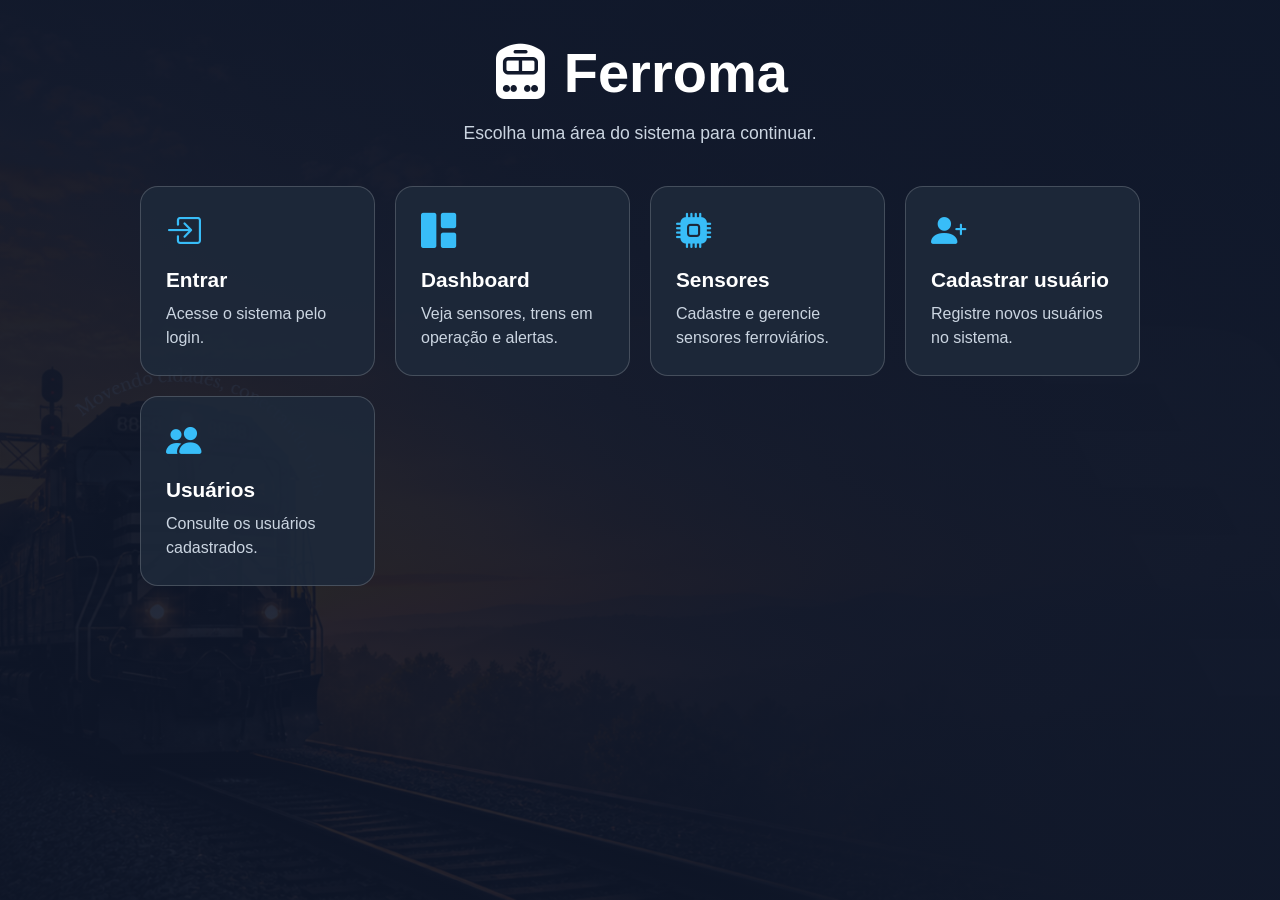
==== index.html @ 848494fb "add - alterações necessarias" ====
<!DOCTYPE html>
<html lang="pt-BR">
<head>
    <meta charset="UTF-8">
    <meta name="viewport" content="width=device-width, initial-scale=1.0">
    <title>Ferroma | Acesso ao sistema</title>
    <link rel="stylesheet" href="https://cdn.jsdelivr.net/npm/bootstrap-icons@1.11.3/font/bootstrap-icons.min.css">
    <style>
        * { box-sizing: border-box; }
        body { min-height: 100vh; margin: 0; padding: 40px 20px; font-family: Arial, sans-serif; color: #fff; background: linear-gradient(rgba(15, 23, 42, .9), rgba(15, 23, 42, .9)), url("assets/Situação de aprendizagem.png") center / cover; }
        main { max-width: 1000px; margin: 0 auto; }
        header { text-align: center; margin-bottom: 42px; }
        h1 { margin: 0; font-size: clamp(2rem, 5vw, 3.5rem); }
        header p { color: #cbd5e1; font-size: 1.1rem; }
        .atalhos { display: grid; grid-template-columns: repeat(auto-fit, minmax(220px, 1fr)); gap: 20px; }
        .atalho { min-height: 180px; padding: 25px; border: 1px solid rgba(255,255,255,.18); border-radius: 18px; background: rgba(30, 41, 59, .88); color: #fff; text-decoration: none; transition: transform .2s, background .2s; }
        .atalho:hover, .atalho:focus { transform: translateY(-5px); background: #334155; color: #fff; }
        .atalho i { display: block; margin-bottom: 16px; color: #38bdf8; font-size: 2.2rem; }
        .atalho h2 { margin: 0 0 10px; font-size: 1.3rem; }
        .atalho p { margin: 0; color: #cbd5e1; line-height: 1.5; }
    </style>
</head>
<body>
    <main>
        <header><h1><i class="bi bi-train-front-fill"></i> Ferroma</h1><p>Escolha uma área do sistema para continuar.</p></header>
        <section class="atalhos" aria-label="Páginas do sistema">
            <a class="atalho" href="puplic/login.html"><i class="bi bi-box-arrow-in-right"></i><h2>Entrar</h2><p>Acesse o sistema pelo login.</p></a>
            <a class="atalho" href="puplic/home.php"><i class="bi bi-grid-1x2-fill"></i><h2>Dashboard</h2><p>Veja sensores, trens em operação e alertas.</p></a>
            <a class="atalho" href="puplic/cadastrar_sensores.html"><i class="bi bi-cpu-fill"></i><h2>Sensores</h2><p>Cadastre e gerencie sensores ferroviários.</p></a>
            <a class="atalho" href="puplic/tela_de_cadastro.html"><i class="bi bi-person-plus-fill"></i><h2>Cadastrar usuário</h2><p>Registre novos usuários no sistema.</p></a>
            <a class="atalho" href="puplic/usuarios.html"><i class="bi bi-people-fill"></i><h2>Usuários</h2><p>Consulte os usuários cadastrados.</p></a>
        </section>
    </main>
</body>
</html>
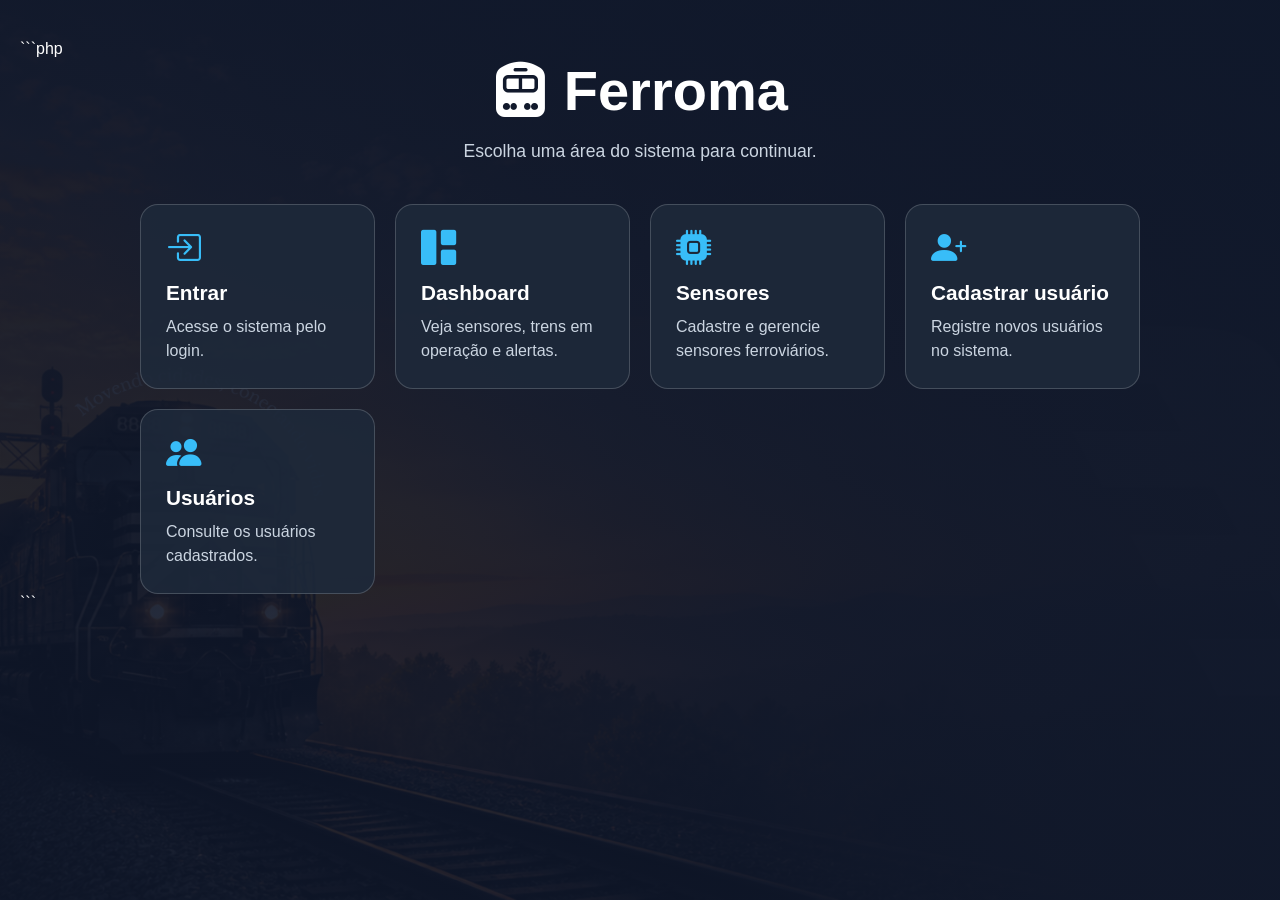
==== commit 7c8b3639: "add - refiz o index" ====
--- a/index.html
+++ b/index.html
@@ -1,35 +1,148 @@
+```php
 <!DOCTYPE html>
 <html lang="pt-BR">
+
 <head>
     <meta charset="UTF-8">
     <meta name="viewport" content="width=device-width, initial-scale=1.0">
+
     <title>Ferroma | Acesso ao sistema</title>
+
     <link rel="stylesheet" href="https://cdn.jsdelivr.net/npm/bootstrap-icons@1.11.3/font/bootstrap-icons.min.css">
+
     <style>
-        * { box-sizing: border-box; }
-        body { min-height: 100vh; margin: 0; padding: 40px 20px; font-family: Arial, sans-serif; color: #fff; background: linear-gradient(rgba(15, 23, 42, .9), rgba(15, 23, 42, .9)), url("assets/Situação de aprendizagem.png") center / cover; }
-        main { max-width: 1000px; margin: 0 auto; }
-        header { text-align: center; margin-bottom: 42px; }
-        h1 { margin: 0; font-size: clamp(2rem, 5vw, 3.5rem); }
-        header p { color: #cbd5e1; font-size: 1.1rem; }
-        .atalhos { display: grid; grid-template-columns: repeat(auto-fit, minmax(220px, 1fr)); gap: 20px; }
-        .atalho { min-height: 180px; padding: 25px; border: 1px solid rgba(255,255,255,.18); border-radius: 18px; background: rgba(30, 41, 59, .88); color: #fff; text-decoration: none; transition: transform .2s, background .2s; }
-        .atalho:hover, .atalho:focus { transform: translateY(-5px); background: #334155; color: #fff; }
-        .atalho i { display: block; margin-bottom: 16px; color: #38bdf8; font-size: 2.2rem; }
-        .atalho h2 { margin: 0 0 10px; font-size: 1.3rem; }
-        .atalho p { margin: 0; color: #cbd5e1; line-height: 1.5; }
+        * {
+            box-sizing: border-box;
+        }
+
+        body {
+            min-height: 100vh;
+            margin: 0;
+            padding: 40px 20px;
+            font-family: Arial, sans-serif;
+            color: #fff;
+
+            background:
+                linear-gradient(rgba(15, 23, 42, .9), rgba(15, 23, 42, .9)),
+                url("assets/Situação de aprendizagem.png") center / cover;
+        }
+
+        main {
+            max-width: 1000px;
+            margin: 0 auto;
+        }
+
+        header {
+            text-align: center;
+            margin-bottom: 42px;
+        }
+
+        h1 {
+            margin: 0;
+            font-size: clamp(2rem, 5vw, 3.5rem);
+        }
+
+        header p {
+            color: #cbd5e1;
+            font-size: 1.1rem;
+        }
+
+        .atalhos {
+            display: grid;
+            grid-template-columns: repeat(auto-fit, minmax(220px, 1fr));
+            gap: 20px;
+        }
+
+        .atalho {
+            min-height: 180px;
+            padding: 25px;
+            border: 1px solid rgba(255, 255, 255, .18);
+            border-radius: 18px;
+            background: rgba(30, 41, 59, .88);
+            color: #fff;
+            text-decoration: none;
+
+            transition: transform .2s, background .2s, box-shadow .2s;
+        }
+
+        .atalho:hover,
+        .atalho:focus {
+            transform: translateY(-5px);
+            background: #334155;
+            color: #fff;
+            box-shadow: 0 10px 25px rgba(0, 0, 0, .3);
+        }
+
+        .atalho i {
+            display: block;
+            margin-bottom: 16px;
+            color: #38bdf8;
+            font-size: 2.2rem;
+        }
+
+        .atalho h2 {
+            margin: 0 0 10px;
+            font-size: 1.3rem;
+        }
+
+        .atalho p {
+            margin: 0;
+            color: #cbd5e1;
+            line-height: 1.5;
+        }
     </style>
 </head>
+
 <body>
+
     <main>
-        <header><h1><i class="bi bi-train-front-fill"></i> Ferroma</h1><p>Escolha uma área do sistema para continuar.</p></header>
+
+        <header>
+            <h1>
+                <i class="bi bi-train-front-fill" aria-hidden="true"></i>
+                Ferroma
+            </h1>
+
+            <p>Escolha uma área do sistema para continuar.</p>
+        </header>
+
         <section class="atalhos" aria-label="Páginas do sistema">
-            <a class="atalho" href="puplic/login.html"><i class="bi bi-box-arrow-in-right"></i><h2>Entrar</h2><p>Acesse o sistema pelo login.</p></a>
-            <a class="atalho" href="puplic/home.php"><i class="bi bi-grid-1x2-fill"></i><h2>Dashboard</h2><p>Veja sensores, trens em operação e alertas.</p></a>
-            <a class="atalho" href="puplic/cadastrar_sensores.html"><i class="bi bi-cpu-fill"></i><h2>Sensores</h2><p>Cadastre e gerencie sensores ferroviários.</p></a>
-            <a class="atalho" href="puplic/tela_de_cadastro.html"><i class="bi bi-person-plus-fill"></i><h2>Cadastrar usuário</h2><p>Registre novos usuários no sistema.</p></a>
-            <a class="atalho" href="puplic/usuarios.html"><i class="bi bi-people-fill"></i><h2>Usuários</h2><p>Consulte os usuários cadastrados.</p></a>
+
+            <a class="atalho" href="public/login.html">
+                <i class="bi bi-box-arrow-in-right" aria-hidden="true"></i>
+                <h2>Entrar</h2>
+                <p>Acesse o sistema pelo login.</p>
+            </a>
+
+            <a class="atalho" href="public/home.php">
+                <i class="bi bi-grid-1x2-fill" aria-hidden="true"></i>
+                <h2>Dashboard</h2>
+                <p>Veja sensores, trens em operação e alertas.</p>
+            </a>
+
+            <a class="atalho" href="public/cadastrar_sensores.html">
+                <i class="bi bi-cpu-fill" aria-hidden="true"></i>
+                <h2>Sensores</h2>
+                <p>Cadastre e gerencie sensores ferroviários.</p>
+            </a>
+
+            <a class="atalho" href="public/tela_de_cadastro.html">
+                <i class="bi bi-person-plus-fill" aria-hidden="true"></i>
+                <h2>Cadastrar usuário</h2>
+                <p>Registre novos usuários no sistema.</p>
+            </a>
+
+            <a class="atalho" href="public/usuarios.html">
+                <i class="bi bi-people-fill" aria-hidden="true"></i>
+                <h2>Usuários</h2>
+                <p>Consulte os usuários cadastrados.</p>
+            </a>
+
         </section>
+
     </main>
+
 </body>
+
 </html>
+```
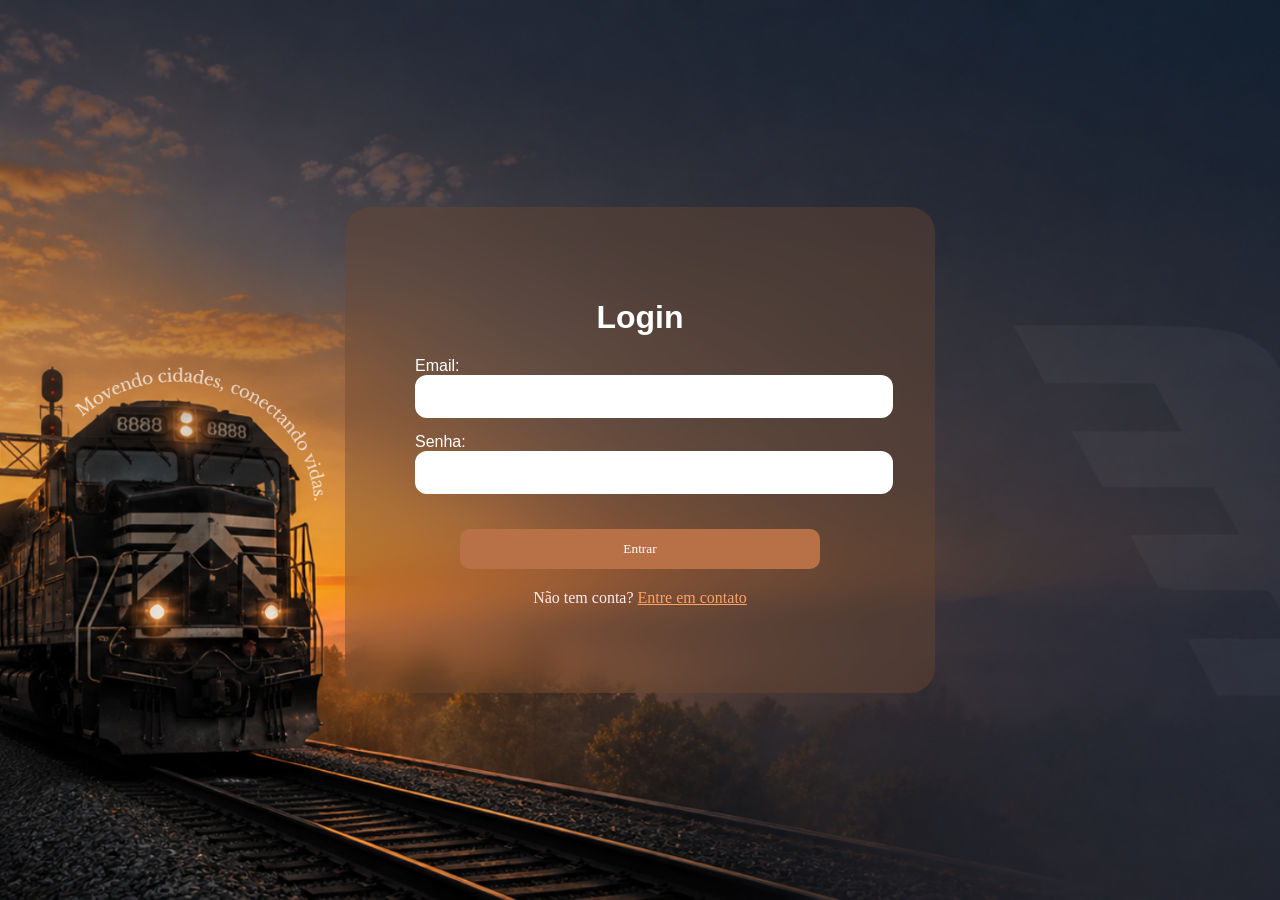
==== commit a7b5eb21: "add - tela de login no index" ====
--- a/index.html
+++ b/index.html
@@ -1,148 +1,31 @@
-```php
-<!DOCTYPE html>
+<!doctype html>
 <html lang="pt-BR">
 
 <head>
-    <meta charset="UTF-8">
-    <meta name="viewport" content="width=device-width, initial-scale=1.0">
-
-    <title>Ferroma | Acesso ao sistema</title>
-
-    <link rel="stylesheet" href="https://cdn.jsdelivr.net/npm/bootstrap-icons@1.11.3/font/bootstrap-icons.min.css">
-
-    <style>
-        * {
-            box-sizing: border-box;
-        }
-
-        body {
-            min-height: 100vh;
-            margin: 0;
-            padding: 40px 20px;
-            font-family: Arial, sans-serif;
-            color: #fff;
-
-            background:
-                linear-gradient(rgba(15, 23, 42, .9), rgba(15, 23, 42, .9)),
-                url("assets/Situação de aprendizagem.png") center / cover;
-        }
-
-        main {
-            max-width: 1000px;
-            margin: 0 auto;
-        }
-
-        header {
-            text-align: center;
-            margin-bottom: 42px;
-        }
-
-        h1 {
-            margin: 0;
-            font-size: clamp(2rem, 5vw, 3.5rem);
-        }
-
-        header p {
-            color: #cbd5e1;
-            font-size: 1.1rem;
-        }
-
-        .atalhos {
-            display: grid;
-            grid-template-columns: repeat(auto-fit, minmax(220px, 1fr));
-            gap: 20px;
-        }
-
-        .atalho {
-            min-height: 180px;
-            padding: 25px;
-            border: 1px solid rgba(255, 255, 255, .18);
-            border-radius: 18px;
-            background: rgba(30, 41, 59, .88);
-            color: #fff;
-            text-decoration: none;
-
-            transition: transform .2s, background .2s, box-shadow .2s;
-        }
-
-        .atalho:hover,
-        .atalho:focus {
-            transform: translateY(-5px);
-            background: #334155;
-            color: #fff;
-            box-shadow: 0 10px 25px rgba(0, 0, 0, .3);
-        }
-
-        .atalho i {
-            display: block;
-            margin-bottom: 16px;
-            color: #38bdf8;
-            font-size: 2.2rem;
-        }
-
-        .atalho h2 {
-            margin: 0 0 10px;
-            font-size: 1.3rem;
-        }
-
-        .atalho p {
-            margin: 0;
-            color: #cbd5e1;
-            line-height: 1.5;
-        }
-    </style>
+    <meta charset="utf-8">
+    <meta name="viewport" content="width=device-width, initial-scale=1">
+    <title>Login</title>
+    <link rel="stylesheet" href="../assets/style/style.css">
 </head>
 
-<body>
+<body class="login">
 
-    <main>
+    <form>
+        <div class="caixa">
+            <h1>Login</h1>
 
-        <header>
-            <h1>
-                <i class="bi bi-train-front-fill" aria-hidden="true"></i>
-                Ferroma
-            </h1>
+            <label for="email">Email:</label>
+            <input type="email" id="email" placeholder="Digite seu email...">
 
-            <p>Escolha uma área do sistema para continuar.</p>
-        </header>
+            <label for="senha">Senha:</label>
+            <input type="password" id="senha" placeholder="Digite sua senha...">
 
-        <section class="atalhos" aria-label="Páginas do sistema">
+            <button type="submit">Entrar</button>
 
-            <a class="atalho" href="public/login.html">
-                <i class="bi bi-box-arrow-in-right" aria-hidden="true"></i>
-                <h2>Entrar</h2>
-                <p>Acesse o sistema pelo login.</p>
-            </a>
-
-            <a class="atalho" href="public/home.php">
-                <i class="bi bi-grid-1x2-fill" aria-hidden="true"></i>
-                <h2>Dashboard</h2>
-                <p>Veja sensores, trens em operação e alertas.</p>
-            </a>
-
-            <a class="atalho" href="public/cadastrar_sensores.html">
-                <i class="bi bi-cpu-fill" aria-hidden="true"></i>
-                <h2>Sensores</h2>
-                <p>Cadastre e gerencie sensores ferroviários.</p>
-            </a>
-
-            <a class="atalho" href="public/tela_de_cadastro.html">
-                <i class="bi bi-person-plus-fill" aria-hidden="true"></i>
-                <h2>Cadastrar usuário</h2>
-                <p>Registre novos usuários no sistema.</p>
-            </a>
-
-            <a class="atalho" href="public/usuarios.html">
-                <i class="bi bi-people-fill" aria-hidden="true"></i>
-                <h2>Usuários</h2>
-                <p>Consulte os usuários cadastrados.</p>
-            </a>
-
-        </section>
-
-    </main>
+            <p>Não tem conta? <a href="">Entre em contato</a></p>
+        </div>
+    </form>
 
 </body>
 
-</html>
-```
+</html>
--- a/assets/style/style.css
+++ b/assets/style/style.css
@@ -0,0 +1,394 @@
+body {
+    background-image: url("../Situação de aprendizagem.png") !important;
+    background-size: cover !important;
+    background-position: center !important;
+    ;
+    height: 100vh;
+    margin: 0;
+    display: flex;
+    font-family: Arial, sans-serif;
+    color: #fff;
+    background: linear-gradient(rgba(0, 0, 0, .7), rgba(0, 0, 0, .7)),
+}
+
+.login {
+    background-image: url("../Situação de aprendizagem.png") !important;
+    background-size: cover !important;
+    background-position: center !important;
+    ;
+    height: 100vh;
+    margin: 0;
+    display: flex;
+    justify-content: center;
+    align-items: center;
+    font-family: Arial, sans-serif;
+    color: #fff;
+    background: linear-gradient(rgba(0, 0, 0, .7), rgba(0, 0, 0, .7)),
+}
+
+a {
+    color: rgb(255, 162, 99);
+}
+
+
+h1 {
+    text-align: center;
+}
+
+
+p {
+    text-align: center;
+    font-family: Georgia, 'Times New Roman', Times, serif;
+    color: #ffecec;
+}
+
+
+#titulo {
+    text-align: center;
+}
+
+
+#sub_titulo {
+    text-align: center;
+}
+
+/*CADASTRO|*/
+
+.cadastro {
+    background: rgba(110, 73, 49, 0.4);
+    backdrop-filter: blur(15px);
+    -webkit-backdrop-filter: blur(15px);
+    padding: 40px;
+    border-radius: 25px;
+    width: 600px;
+    box-shadow: 0 8px 30px rgba(0, 0, 0, 0.3);
+}
+
+.form-control {
+    background: rgba(255, 255, 255, 0.2) !important;
+    color: #ffffff !important;
+    border-radius: 12px !important;
+    border: none !important;
+    padding: 10px !important;
+}
+
+/*LOGIN*/
+
+.caixa {
+    background: rgba(110, 73, 49, 0.4);
+    backdrop-filter: blur(15px);
+    -webkit-backdrop-filter: blur(15px);
+    padding: 70px;
+    border-radius: 25px;
+    width: 450px;
+
+}
+
+
+input::placeholder {
+    color: #ffffff;
+    opacity: 1;
+}
+
+
+button:hover {
+    background-color: rgb(160, 95, 55);
+
+}
+
+
+button {
+    display: block;
+    margin: 20px auto;
+    padding: 12px;
+    background-color: rgb(184, 113, 71);
+    color: #ffffff;
+    font-family: Georgia, 'Times New Roman', Times, serif;
+    width: 80%;
+    border-radius: 10px !important;
+    text-align: center;
+    border: none;
+}
+
+
+label {
+    color: #ffffff;
+    font-weight: 500;
+}
+
+
+input,
+select,
+textarea {
+    width: 100%;
+    padding: 14px;
+    margin-bottom: 15px;
+    border-radius: 12px;
+    border: none;
+
+}
+
+.cabecalho {
+    display: flex;
+    justify-content: space-between;
+    flex-direction: column;
+    align-items: flex-start;
+    padding: 20px;
+    height: 70px;
+    color: white;
+}
+
+.btn-outline-secondary {
+    padding: 10px;
+    border-radius: 10px;
+    font-size: large;
+
+}
+
+.layout {
+    display: flex;
+    align-items: stretch;
+    min-height: calc(100vh - 70px);
+    margin-top: 20px;
+}
+
+.menu-lateral {
+    width: 250px;
+    padding-left: 20px;
+    display: flex;
+    flex-direction: column;
+    margin-top: 20px;
+}
+
+.item {
+    padding: 15px;
+    font-size: 18px;
+    cursor: pointer;
+    display: flex;
+    align-items: center;
+    gap: 10px;
+    text-decoration: none;
+    color: white;
+}
+
+.item:hover {
+    background-color: #cdcdcd;
+}
+
+.conteudo {
+    flex: 1;
+    padding: 30px;
+}
+
+.item.ativo {
+    background-color: #dedede;
+    font-weight: bold;
+    color: black;
+}
+
+.informacoes_dashboard {
+    display: flex;
+    gap: 20px;
+    flex-wrap: wrap;
+}
+
+.informacoes {
+
+    padding: 20px;
+    border-radius: 20px;
+    width: 220px;
+    justify-items: flex-start;
+    flex: 1;
+    min-width: 200px;
+    color: rgb(255, 255, 255);
+}
+
+.informacoes h3 {
+    margin-top: 10px;
+    font-size: 28px;
+}
+
+.informacoes h4 {
+    white-space: nowrap;
+}
+
+.titulos_planilha {
+    display: flex;
+}
+
+#titulo-monitoramento {
+    color: white;
+}
+
+.planilha_dashboard {
+    margin-top: 50px;
+    border-radius: 20px;
+    padding: 20px;
+}
+
+.botao_dashboard {
+    border-style: none;
+    background-color: #0f172a;
+
+}
+
+.status-ativo {
+    color: rgb(0, 128, 0) !important;
+    font-weight: bold;
+}
+
+.status-alerta {
+    color: rgb(255, 0, 0) !important;
+    font-weight: bold;
+}
+
+.excluir {
+    width: 600px;
+    margin: 50px auto;
+    padding: 70px;
+    border: 2px solid black;
+    background-color: white;
+    text-align: center;
+    border-radius: 8px;
+}
+
+.excluir img {
+    width: 240px;
+}
+
+.botao_cancelar {
+    border-radius: 10px;
+}
+
+.botao_excluir {
+    border-radius: 10px;
+    background-color: red;
+    color: white;
+}
+
+
+
+body {
+    background-color: #2e3747 !important;
+}
+
+.table {
+    background-color: transparent !important;
+}
+
+.table td,
+.table th,
+.table tr,
+.table tbody {
+    background-color: #0f172a !important;
+    color: white !important;
+}
+
+.table thead {
+    background-color: aqua;
+}
+
+.campo-com-icone {
+
+    background-image: url(../icons/lupa.svg);
+    background-repeat: no-repeat;
+    background-position: 10px center;
+    padding-left: 40px;
+    height: 40px;
+    width: 250px;
+}
+
+.titulo_sensores {
+    display: flex;
+    align-items: center;
+    gap: 506px;
+}
+
+.titulo_do_sensores {
+    color: white;
+}
+
+
+.container-sensor {
+    width: 100%;
+    max-width: 900px;
+    background-color: #f3f3f3;
+    border-radius: 28px;
+    padding: 35px 40px;
+    margin: 30px auto;
+}
+
+.titulo-sensor {
+    font-size: 38px;
+    font-weight: 500;
+    color: #111;
+    margin-bottom: 40px;
+}
+
+.form-sensor {
+    width: 100%;
+}
+
+.linha-formulario {
+    display: flex;
+    gap: 60px;
+    margin-bottom: 35px;
+}
+
+.grupo-input {
+    flex: 1;
+    display: flex;
+    flex-direction: column;
+}
+
+.grupo-input label {
+    font-size: 18px;
+    margin-bottom: 10px;
+    color: #333;
+}
+
+.grupo-input input,
+.grupo-input select {
+    width: 100%;
+    height: 45px;
+    border: 3px solid #111;
+    border-radius: 12px;
+    padding: 0 15px;
+    font-size: 16px;
+    background-color: white;
+    outline: none;
+}
+
+.grupo-input select {
+    cursor: pointer;
+}
+
+.botoes-formulario {
+    display: flex;
+    justify-content: flex-end;
+    gap: 20px;
+    margin-top: 60px;
+}
+
+.btn-cancelar {
+    width: 150px;
+    height: 45px;
+    border: 3px solid #111;
+    border-radius: 12px;
+    background-color: white;
+    color: #111;
+    font-size: 16px;
+    cursor: pointer;
+}
+
+.btn-salvar {
+    width: 150px;
+    height: 45px;
+    border: none;
+    border-radius: 12px;
+    background-color: #b5b5b5;
+    color: white;
+    font-size: 16px;
+    font-weight: bold;
+    cursor: pointer;
+}
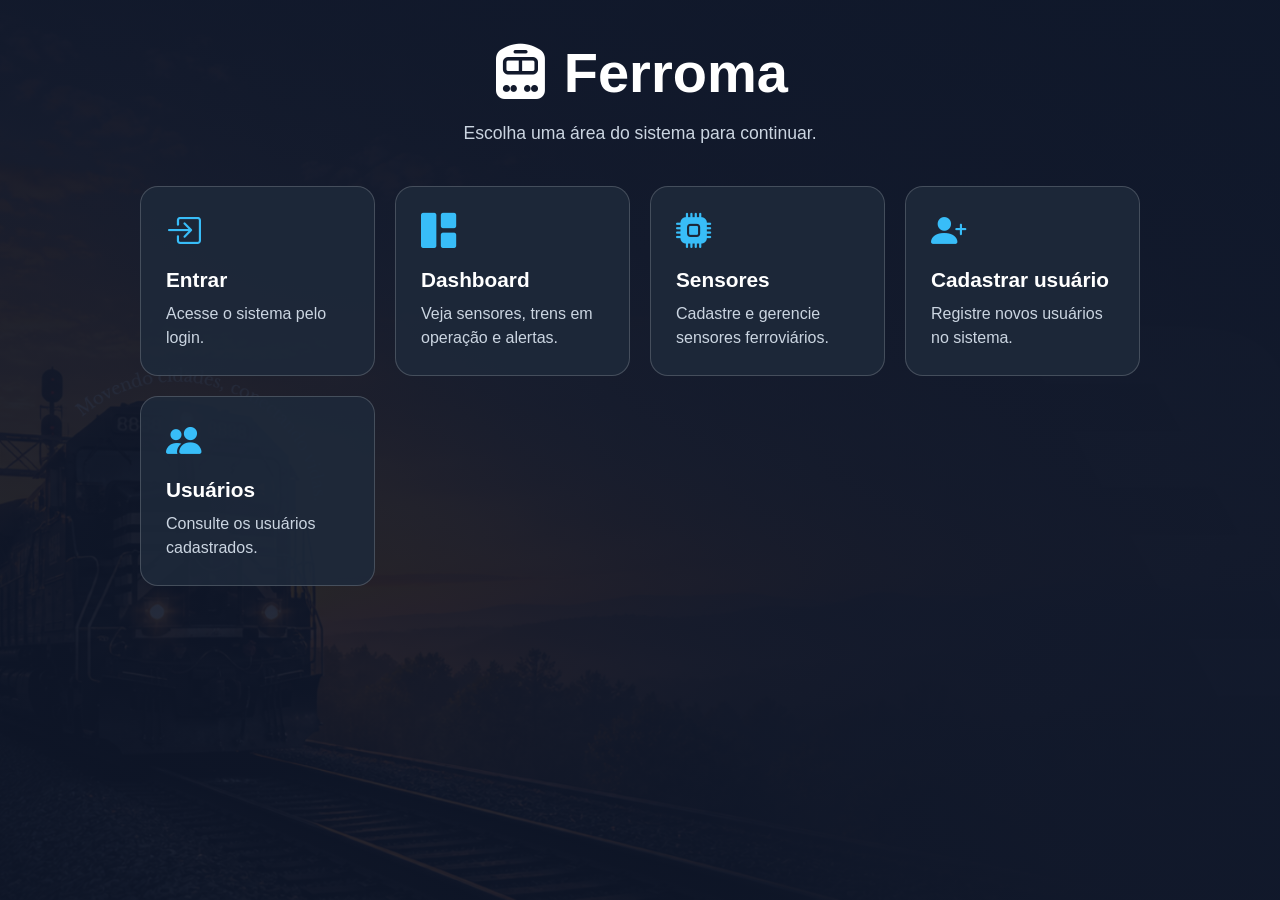
==== commit ea41d0f5: "add - sensores teste" ====
--- a/index.html
+++ b/index.html
@@ -1,31 +1,35 @@
-<!doctype html>
+<!DOCTYPE html>
 <html lang="pt-BR">
-
 <head>
-    <meta charset="utf-8">
-    <meta name="viewport" content="width=device-width, initial-scale=1">
-    <title>Login</title>
-    <link rel="stylesheet" href="../assets/style/style.css">
+    <meta charset="UTF-8">
+    <meta name="viewport" content="width=device-width, initial-scale=1.0">
+    <title>Ferroma | Acesso ao sistema</title>
+    <link rel="stylesheet" href="https://cdn.jsdelivr.net/npm/bootstrap-icons@1.11.3/font/bootstrap-icons.min.css">
+    <style>
+        * { box-sizing: border-box; }
+        body { min-height: 100vh; margin: 0; padding: 40px 20px; font-family: Arial, sans-serif; color: #fff; background: linear-gradient(rgba(15, 23, 42, .9), rgba(15, 23, 42, .9)), url("assets/Situação de aprendizagem.png") center / cover; }
+        main { max-width: 1000px; margin: 0 auto; }
+        header { text-align: center; margin-bottom: 42px; }
+        h1 { margin: 0; font-size: clamp(2rem, 5vw, 3.5rem); }
+        header p { color: #cbd5e1; font-size: 1.1rem; }
+        .atalhos { display: grid; grid-template-columns: repeat(auto-fit, minmax(220px, 1fr)); gap: 20px; }
+        .atalho { min-height: 180px; padding: 25px; border: 1px solid rgba(255,255,255,.18); border-radius: 18px; background: rgba(30, 41, 59, .88); color: #fff; text-decoration: none; transition: transform .2s, background .2s; }
+        .atalho:hover, .atalho:focus { transform: translateY(-5px); background: #334155; color: #fff; }
+        .atalho i { display: block; margin-bottom: 16px; color: #38bdf8; font-size: 2.2rem; }
+        .atalho h2 { margin: 0 0 10px; font-size: 1.3rem; }
+        .atalho p { margin: 0; color: #cbd5e1; line-height: 1.5; }
+    </style>
 </head>
-
-<body class="login">
-
-    <form>
-        <div class="caixa">
-            <h1>Login</h1>
-
-            <label for="email">Email:</label>
-            <input type="email" id="email" placeholder="Digite seu email...">
-
-            <label for="senha">Senha:</label>
-            <input type="password" id="senha" placeholder="Digite sua senha...">
-
-            <button type="submit">Entrar</button>
-
-            <p>Não tem conta? <a href="">Entre em contato</a></p>
-        </div>
-    </form>
-
+<body>
+    <main>
+        <header><h1><i class="bi bi-train-front-fill"></i> Ferroma</h1><p>Escolha uma área do sistema para continuar.</p></header>
+        <section class="atalhos" aria-label="Páginas do sistema">
+            <a class="atalho" href="puplic/login.html"><i class="bi bi-box-arrow-in-right"></i><h2>Entrar</h2><p>Acesse o sistema pelo login.</p></a>
+            <a class="atalho" href="puplic/home.php"><i class="bi bi-grid-1x2-fill"></i><h2>Dashboard</h2><p>Veja sensores, trens em operação e alertas.</p></a>
+            <a class="atalho" href="puplic/cadastrar_sensor.php"><i class="bi bi-cpu-fill"></i><h2>Sensores</h2><p>Cadastre e gerencie sensores ferroviários.</p></a>
+            <a class="atalho" href="puplic/tela_de_cadastro.html"><i class="bi bi-person-plus-fill"></i><h2>Cadastrar usuário</h2><p>Registre novos usuários no sistema.</p></a>
+            <a class="atalho" href="puplic/usuarios.html"><i class="bi bi-people-fill"></i><h2>Usuários</h2><p>Consulte os usuários cadastrados.</p></a>
+        </section>
+    </main>
 </body>
-
-</html>+</html>
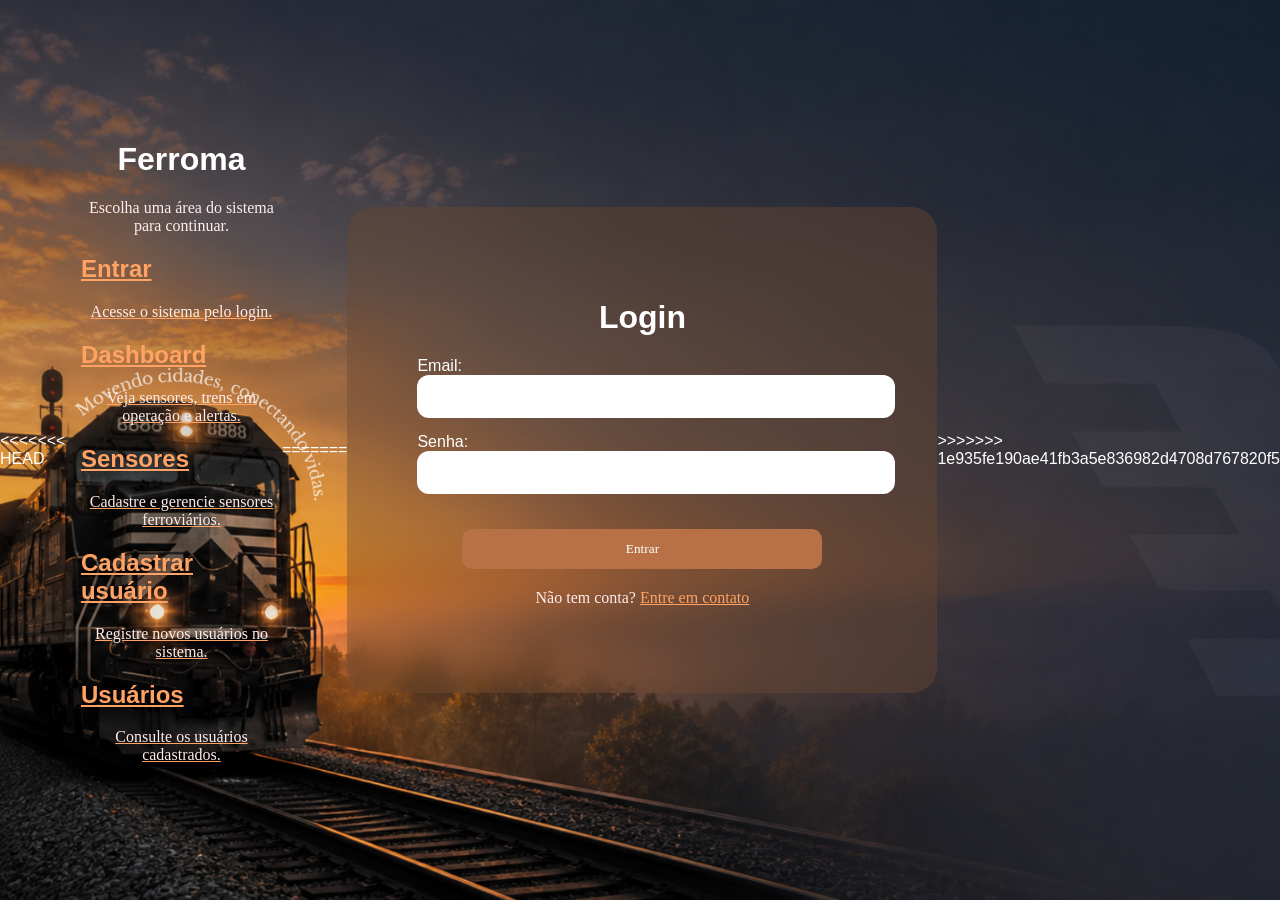
==== commit e80f6a9e: "add - erros" ====
--- a/index.html
+++ b/index.html
@@ -1,25 +1,13 @@
-<!DOCTYPE html>
+<!doctype html>
 <html lang="pt-BR">
+
 <head>
-    <meta charset="UTF-8">
-    <meta name="viewport" content="width=device-width, initial-scale=1.0">
-    <title>Ferroma | Acesso ao sistema</title>
-    <link rel="stylesheet" href="https://cdn.jsdelivr.net/npm/bootstrap-icons@1.11.3/font/bootstrap-icons.min.css">
-    <style>
-        * { box-sizing: border-box; }
-        body { min-height: 100vh; margin: 0; padding: 40px 20px; font-family: Arial, sans-serif; color: #fff; background: linear-gradient(rgba(15, 23, 42, .9), rgba(15, 23, 42, .9)), url("assets/Situação de aprendizagem.png") center / cover; }
-        main { max-width: 1000px; margin: 0 auto; }
-        header { text-align: center; margin-bottom: 42px; }
-        h1 { margin: 0; font-size: clamp(2rem, 5vw, 3.5rem); }
-        header p { color: #cbd5e1; font-size: 1.1rem; }
-        .atalhos { display: grid; grid-template-columns: repeat(auto-fit, minmax(220px, 1fr)); gap: 20px; }
-        .atalho { min-height: 180px; padding: 25px; border: 1px solid rgba(255,255,255,.18); border-radius: 18px; background: rgba(30, 41, 59, .88); color: #fff; text-decoration: none; transition: transform .2s, background .2s; }
-        .atalho:hover, .atalho:focus { transform: translateY(-5px); background: #334155; color: #fff; }
-        .atalho i { display: block; margin-bottom: 16px; color: #38bdf8; font-size: 2.2rem; }
-        .atalho h2 { margin: 0 0 10px; font-size: 1.3rem; }
-        .atalho p { margin: 0; color: #cbd5e1; line-height: 1.5; }
-    </style>
+    <meta charset="utf-8">
+    <meta name="viewport" content="width=device-width, initial-scale=1">
+    <title>Login</title>
+    <link rel="stylesheet" href="../assets/style/style.css">
 </head>
+<<<<<<< HEAD
 <body>
     <main>
         <header><h1><i class="bi bi-train-front-fill"></i> Ferroma</h1><p>Escolha uma área do sistema para continuar.</p></header>
@@ -31,5 +19,27 @@
             <a class="atalho" href="puplic/usuarios.html"><i class="bi bi-people-fill"></i><h2>Usuários</h2><p>Consulte os usuários cadastrados.</p></a>
         </section>
     </main>
+=======
+
+<body class="login">
+
+    <form>
+        <div class="caixa">
+            <h1>Login</h1>
+
+            <label for="email">Email:</label>
+            <input type="email" id="email" placeholder="Digite seu email...">
+
+            <label for="senha">Senha:</label>
+            <input type="password" id="senha" placeholder="Digite sua senha...">
+
+            <button type="submit">Entrar</button>
+
+            <p>Não tem conta? <a href="">Entre em contato</a></p>
+        </div>
+    </form>
+
+>>>>>>> 1e935fe190ae41fb3a5e836982d4708d767820f5
 </body>
-</html>
+
+</html>
--- a/assets/style/style.css
+++ b/assets/style/style.css
@@ -0,0 +1,394 @@
+body {
+    background-image: url("../Situação de aprendizagem.png") !important;
+    background-size: cover !important;
+    background-position: center !important;
+    ;
+    height: 100vh;
+    margin: 0;
+    display: flex;
+    font-family: Arial, sans-serif;
+    color: #fff;
+    background: linear-gradient(rgba(0, 0, 0, .7), rgba(0, 0, 0, .7)),
+}
+
+.login {
+    background-image: url("../Situação de aprendizagem.png") !important;
+    background-size: cover !important;
+    background-position: center !important;
+    ;
+    height: 100vh;
+    margin: 0;
+    display: flex;
+    justify-content: center;
+    align-items: center;
+    font-family: Arial, sans-serif;
+    color: #fff;
+    background: linear-gradient(rgba(0, 0, 0, .7), rgba(0, 0, 0, .7)),
+}
+
+a {
+    color: rgb(255, 162, 99);
+}
+
+
+h1 {
+    text-align: center;
+}
+
+
+p {
+    text-align: center;
+    font-family: Georgia, 'Times New Roman', Times, serif;
+    color: #ffecec;
+}
+
+
+#titulo {
+    text-align: center;
+}
+
+
+#sub_titulo {
+    text-align: center;
+}
+
+/*CADASTRO|*/
+
+.cadastro {
+    background: rgba(110, 73, 49, 0.4);
+    backdrop-filter: blur(15px);
+    -webkit-backdrop-filter: blur(15px);
+    padding: 40px;
+    border-radius: 25px;
+    width: 600px;
+    box-shadow: 0 8px 30px rgba(0, 0, 0, 0.3);
+}
+
+.form-control {
+    background: rgba(255, 255, 255, 0.2) !important;
+    color: #ffffff !important;
+    border-radius: 12px !important;
+    border: none !important;
+    padding: 10px !important;
+}
+
+/*LOGIN*/
+
+.caixa {
+    background: rgba(110, 73, 49, 0.4);
+    backdrop-filter: blur(15px);
+    -webkit-backdrop-filter: blur(15px);
+    padding: 70px;
+    border-radius: 25px;
+    width: 450px;
+
+}
+
+
+input::placeholder {
+    color: #ffffff;
+    opacity: 1;
+}
+
+
+button:hover {
+    background-color: rgb(160, 95, 55);
+
+}
+
+
+button {
+    display: block;
+    margin: 20px auto;
+    padding: 12px;
+    background-color: rgb(184, 113, 71);
+    color: #ffffff;
+    font-family: Georgia, 'Times New Roman', Times, serif;
+    width: 80%;
+    border-radius: 10px !important;
+    text-align: center;
+    border: none;
+}
+
+
+label {
+    color: #ffffff;
+    font-weight: 500;
+}
+
+
+input,
+select,
+textarea {
+    width: 100%;
+    padding: 14px;
+    margin-bottom: 15px;
+    border-radius: 12px;
+    border: none;
+
+}
+
+.cabecalho {
+    display: flex;
+    justify-content: space-between;
+    flex-direction: column;
+    align-items: flex-start;
+    padding: 20px;
+    height: 70px;
+    color: white;
+}
+
+.btn-outline-secondary {
+    padding: 10px;
+    border-radius: 10px;
+    font-size: large;
+
+}
+
+.layout {
+    display: flex;
+    align-items: stretch;
+    min-height: calc(100vh - 70px);
+    margin-top: 20px;
+}
+
+.menu-lateral {
+    width: 250px;
+    padding-left: 20px;
+    display: flex;
+    flex-direction: column;
+    margin-top: 20px;
+}
+
+.item {
+    padding: 15px;
+    font-size: 18px;
+    cursor: pointer;
+    display: flex;
+    align-items: center;
+    gap: 10px;
+    text-decoration: none;
+    color: white;
+}
+
+.item:hover {
+    background-color: #cdcdcd;
+}
+
+.conteudo {
+    flex: 1;
+    padding: 30px;
+}
+
+.item.ativo {
+    background-color: #dedede;
+    font-weight: bold;
+    color: black;
+}
+
+.informacoes_dashboard {
+    display: flex;
+    gap: 20px;
+    flex-wrap: wrap;
+}
+
+.informacoes {
+
+    padding: 20px;
+    border-radius: 20px;
+    width: 220px;
+    justify-items: flex-start;
+    flex: 1;
+    min-width: 200px;
+    color: rgb(255, 255, 255);
+}
+
+.informacoes h3 {
+    margin-top: 10px;
+    font-size: 28px;
+}
+
+.informacoes h4 {
+    white-space: nowrap;
+}
+
+.titulos_planilha {
+    display: flex;
+}
+
+#titulo-monitoramento {
+    color: white;
+}
+
+.planilha_dashboard {
+    margin-top: 50px;
+    border-radius: 20px;
+    padding: 20px;
+}
+
+.botao_dashboard {
+    border-style: none;
+    background-color: #0f172a;
+
+}
+
+.status-ativo {
+    color: rgb(0, 128, 0) !important;
+    font-weight: bold;
+}
+
+.status-alerta {
+    color: rgb(255, 0, 0) !important;
+    font-weight: bold;
+}
+
+.excluir {
+    width: 600px;
+    margin: 50px auto;
+    padding: 70px;
+    border: 2px solid black;
+    background-color: white;
+    text-align: center;
+    border-radius: 8px;
+}
+
+.excluir img {
+    width: 240px;
+}
+
+.botao_cancelar {
+    border-radius: 10px;
+}
+
+.botao_excluir {
+    border-radius: 10px;
+    background-color: red;
+    color: white;
+}
+
+
+
+body {
+    background-color: #2e3747 !important;
+}
+
+.table {
+    background-color: transparent !important;
+}
+
+.table td,
+.table th,
+.table tr,
+.table tbody {
+    background-color: #0f172a !important;
+    color: white !important;
+}
+
+.table thead {
+    background-color: aqua;
+}
+
+.campo-com-icone {
+
+    background-image: url(../icons/lupa.svg);
+    background-repeat: no-repeat;
+    background-position: 10px center;
+    padding-left: 40px;
+    height: 40px;
+    width: 250px;
+}
+
+.titulo_sensores {
+    display: flex;
+    align-items: center;
+    gap: 506px;
+}
+
+.titulo_do_sensores {
+    color: white;
+}
+
+
+.container-sensor {
+    width: 100%;
+    max-width: 900px;
+    background-color: #f3f3f3;
+    border-radius: 28px;
+    padding: 35px 40px;
+    margin: 30px auto;
+}
+
+.titulo-sensor {
+    font-size: 38px;
+    font-weight: 500;
+    color: #111;
+    margin-bottom: 40px;
+}
+
+.form-sensor {
+    width: 100%;
+}
+
+.linha-formulario {
+    display: flex;
+    gap: 60px;
+    margin-bottom: 35px;
+}
+
+.grupo-input {
+    flex: 1;
+    display: flex;
+    flex-direction: column;
+}
+
+.grupo-input label {
+    font-size: 18px;
+    margin-bottom: 10px;
+    color: #333;
+}
+
+.grupo-input input,
+.grupo-input select {
+    width: 100%;
+    height: 45px;
+    border: 3px solid #111;
+    border-radius: 12px;
+    padding: 0 15px;
+    font-size: 16px;
+    background-color: white;
+    outline: none;
+}
+
+.grupo-input select {
+    cursor: pointer;
+}
+
+.botoes-formulario {
+    display: flex;
+    justify-content: flex-end;
+    gap: 20px;
+    margin-top: 60px;
+}
+
+.btn-cancelar {
+    width: 150px;
+    height: 45px;
+    border: 3px solid #111;
+    border-radius: 12px;
+    background-color: white;
+    color: #111;
+    font-size: 16px;
+    cursor: pointer;
+}
+
+.btn-salvar {
+    width: 150px;
+    height: 45px;
+    border: none;
+    border-radius: 12px;
+    background-color: #b5b5b5;
+    color: white;
+    font-size: 16px;
+    font-weight: bold;
+    cursor: pointer;
+}
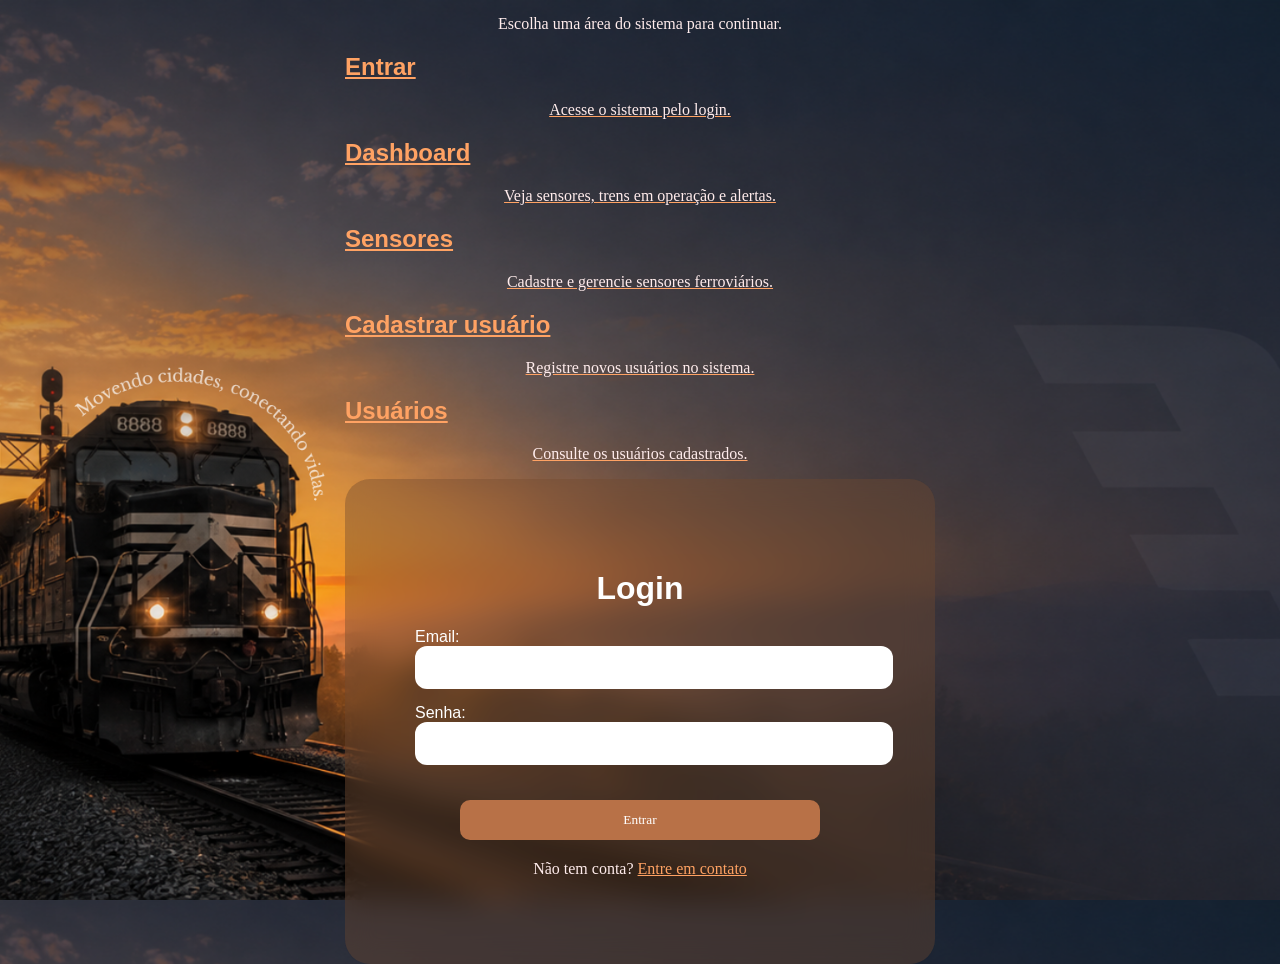
==== commit 1482f0df: "add" ====
--- a/index.html
+++ b/index.html
@@ -7,39 +7,55 @@
     <title>Login</title>
     <link rel="stylesheet" href="../assets/style/style.css">
 </head>
-<<<<<<< HEAD
-<body>
-    <main>
-        <header><h1><i class="bi bi-train-front-fill"></i> Ferroma</h1><p>Escolha uma área do sistema para continuar.</p></header>
-        <section class="atalhos" aria-label="Páginas do sistema">
-            <a class="atalho" href="puplic/login.html"><i class="bi bi-box-arrow-in-right"></i><h2>Entrar</h2><p>Acesse o sistema pelo login.</p></a>
-            <a class="atalho" href="puplic/home.php"><i class="bi bi-grid-1x2-fill"></i><h2>Dashboard</h2><p>Veja sensores, trens em operação e alertas.</p></a>
-            <a class="atalho" href="puplic/cadastrar_sensor.php"><i class="bi bi-cpu-fill"></i><h2>Sensores</h2><p>Cadastre e gerencie sensores ferroviários.</p></a>
-            <a class="atalho" href="puplic/tela_de_cadastro.html"><i class="bi bi-person-plus-fill"></i><h2>Cadastrar usuário</h2><p>Registre novos usuários no sistema.</p></a>
-            <a class="atalho" href="puplic/usuarios.html"><i class="bi bi-people-fill"></i><h2>Usuários</h2><p>Consulte os usuários cadastrados.</p></a>
-        </section>
-    </main>
-=======
 
 <body class="login">
+    <main>
+        <header>
+            <h1><i class="bi bi-train-front-fill"></i> Ferroma</h1>
+            <p>Escolha uma área do sistema para continuar.</p>
+        </header>
+        <section class="atalhos" aria-label="Páginas do sistema">
+            <a class="atalho" href="puplic/login.html"><i class="bi bi-box-arrow-in-right"></i>
+                <h2>Entrar</h2>
+                <p>Acesse o sistema pelo login.</p>
+            </a>
+            <a class="atalho" href="puplic/home.php"><i class="bi bi-grid-1x2-fill"></i>
+                <h2>Dashboard</h2>
+                <p>Veja sensores, trens em operação e alertas.</p>
+            </a>
+            <a class="atalho" href="puplic/cadastrar_sensor.php"><i class="bi bi-cpu-fill"></i>
+                <h2>Sensores</h2>
+                <p>Cadastre e gerencie sensores ferroviários.</p>
+            </a>
+            <a class="atalho" href="puplic/tela_de_cadastro.html"><i class="bi bi-person-plus-fill"></i>
+                <h2>Cadastrar usuário</h2>
+                <p>Registre novos usuários no sistema.</p>
+            </a>
+            <a class="atalho" href="puplic/usuarios.html"><i class="bi bi-people-fill"></i>
+                <h2>Usuários</h2>
+                <p>Consulte os usuários cadastrados.</p>
+            </a>
+        </section>
 
-    <form>
-        <div class="caixa">
-            <h1>Login</h1>
 
-            <label for="email">Email:</label>
-            <input type="email" id="email" placeholder="Digite seu email...">
 
-            <label for="senha">Senha:</label>
-            <input type="password" id="senha" placeholder="Digite sua senha...">
+        <form>
+            <div class="caixa">
+                <h1>Login</h1>
 
-            <button type="submit">Entrar</button>
+                <label for="email">Email:</label>
+                <input type="email" id="email" placeholder="Digite seu email...">
 
-            <p>Não tem conta? <a href="">Entre em contato</a></p>
-        </div>
-    </form>
+                <label for="senha">Senha:</label>
+                <input type="password" id="senha" placeholder="Digite sua senha...">
 
->>>>>>> 1e935fe190ae41fb3a5e836982d4708d767820f5
+                <button type="submit">Entrar</button>
+
+                <p>Não tem conta? <a href="">Entre em contato</a></p>
+            </div>
+        </form>
+
+    </main>
 </body>
 
 </html>
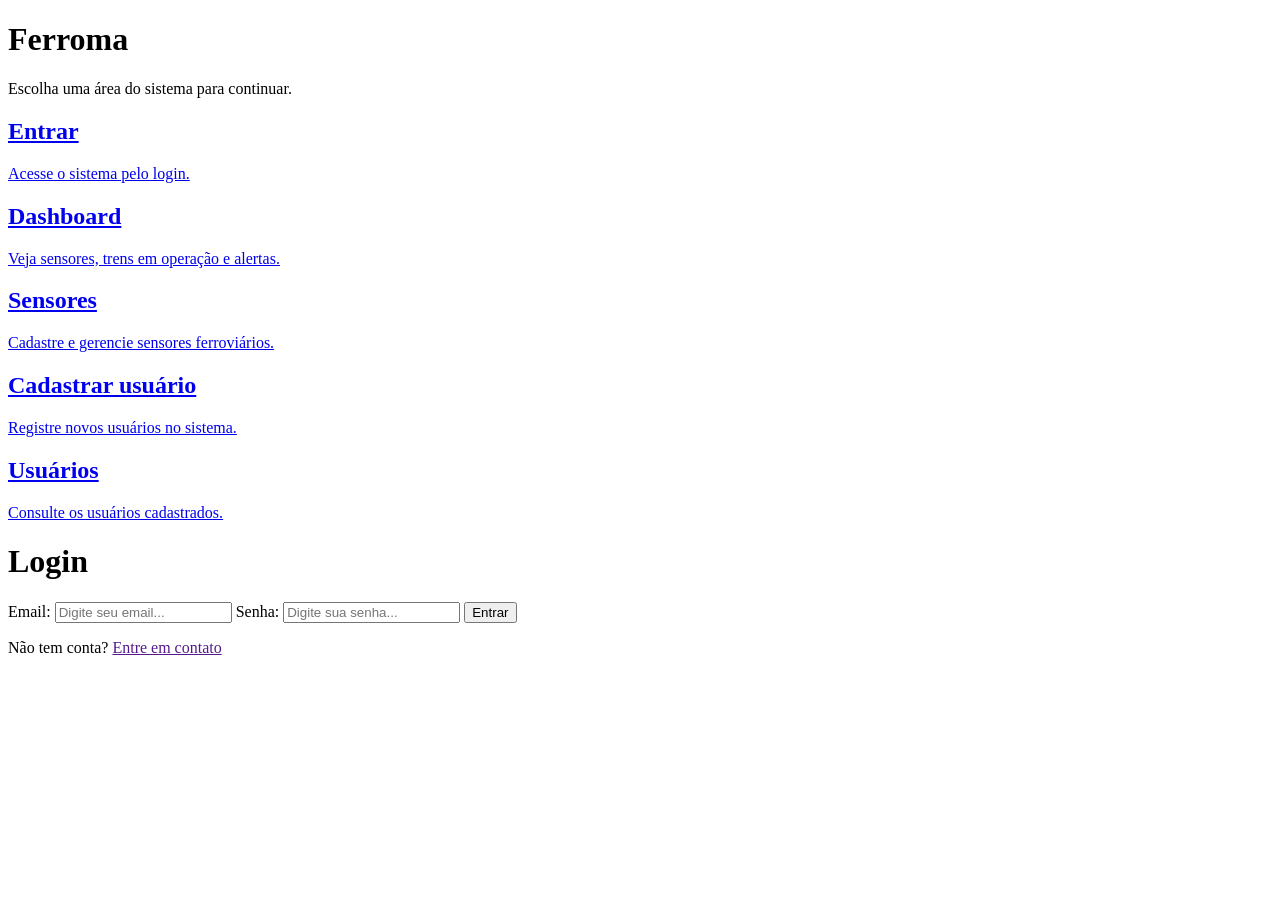
==== commit bbb98990: "add _ nada demais" ====
--- a/index.html
+++ b/index.html
@@ -5,7 +5,7 @@
     <meta charset="utf-8">
     <meta name="viewport" content="width=device-width, initial-scale=1">
     <title>Login</title>
-    <link rel="stylesheet" href="../assets/style/style.css">
+    <link rel="stylesheet" href="../assets/style.css">
 </head>
 
 <body class="login">
@@ -15,23 +15,23 @@
             <p>Escolha uma área do sistema para continuar.</p>
         </header>
         <section class="atalhos" aria-label="Páginas do sistema">
-            <a class="atalho" href="puplic/login.html"><i class="bi bi-box-arrow-in-right"></i>
+            <a class="atalho" href="public/login.html"><i class="bi bi-box-arrow-in-right"></i>
                 <h2>Entrar</h2>
                 <p>Acesse o sistema pelo login.</p>
             </a>
-            <a class="atalho" href="puplic/home.php"><i class="bi bi-grid-1x2-fill"></i>
+            <a class="atalho" href="public/home.php"><i class="bi bi-grid-1x2-fill"></i>
                 <h2>Dashboard</h2>
                 <p>Veja sensores, trens em operação e alertas.</p>
             </a>
-            <a class="atalho" href="puplic/cadastrar_sensor.php"><i class="bi bi-cpu-fill"></i>
+            <a class="atalho" href="public/cadastrar_sensor.php"><i class="bi bi-cpu-fill"></i>
                 <h2>Sensores</h2>
                 <p>Cadastre e gerencie sensores ferroviários.</p>
             </a>
-            <a class="atalho" href="puplic/tela_de_cadastro.html"><i class="bi bi-person-plus-fill"></i>
+            <a class="atalho" href="public/tela_de_cadastro.html"><i class="bi bi-person-plus-fill"></i>
                 <h2>Cadastrar usuário</h2>
                 <p>Registre novos usuários no sistema.</p>
             </a>
-            <a class="atalho" href="puplic/usuarios.html"><i class="bi bi-people-fill"></i>
+            <a class="atalho" href="public/usuarios.html"><i class="bi bi-people-fill"></i>
                 <h2>Usuários</h2>
                 <p>Consulte os usuários cadastrados.</p>
             </a>
